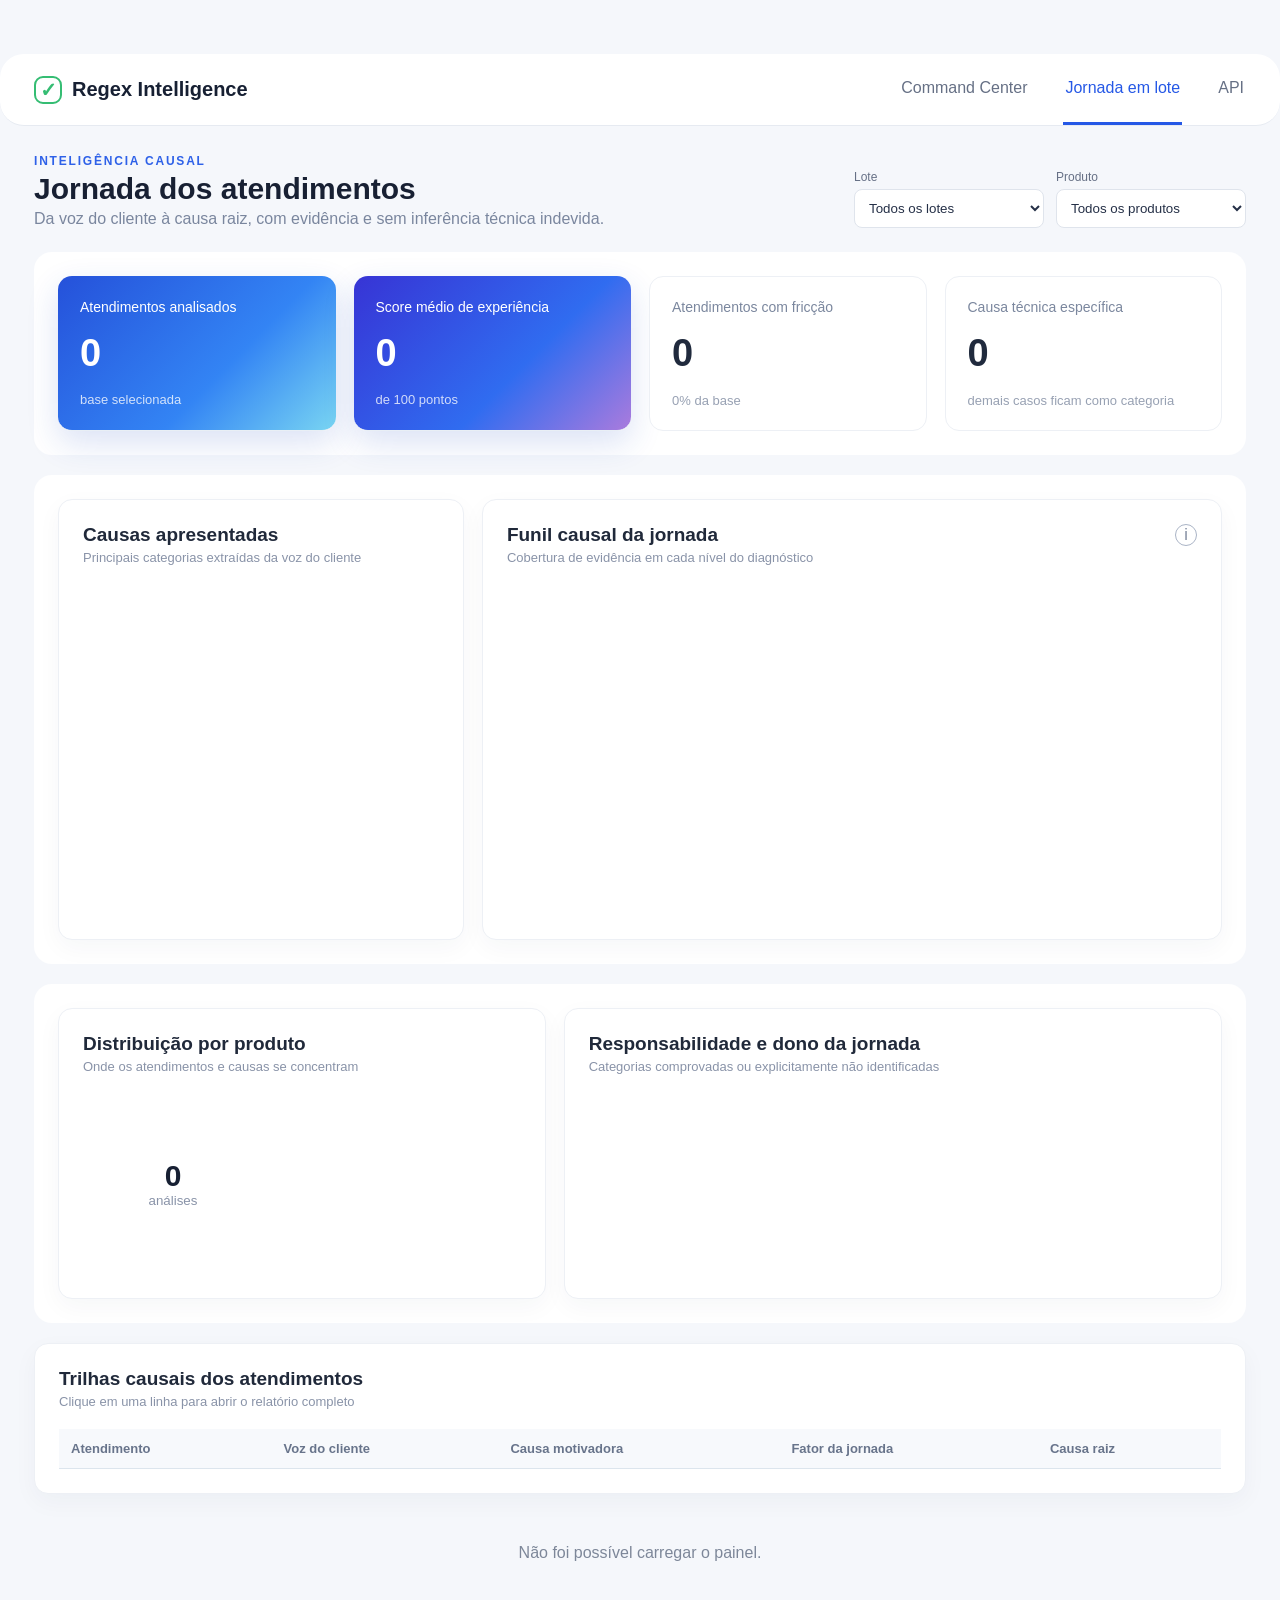
==== static/journey.html @ 2ea9ad9b "feat: adiciona monitoria governada por produto e política híbrida" ====
<!doctype html>
<html lang="pt-BR">
<head>
  <meta charset="utf-8">
  <meta name="viewport" content="width=device-width,initial-scale=1">
  <title>Jornada Causal — Regex Intelligence</title>
  <link rel="stylesheet" href="/static/style.css">
  <link rel="stylesheet" href="/static/journey.css">
  <link rel="stylesheet" href="/static/journey-fixes.css">
</head>
<body class="journey-body">
  <header class="app-topbar">
    <a class="brand" href="/"><span class="brand-mark">✓</span><span>Regex Intelligence</span></a>
    <nav aria-label="Navegação principal">
      <a href="/">Command Center</a>
      <a class="active" href="/journey">Jornada em lote</a>
      <a href="/docs">API</a>
    </nav>
  </header>
  <main class="journey-shell">
    <div class="journey-title-row">
      <div><p class="journey-kicker">INTELIGÊNCIA CAUSAL</p><h1>Jornada dos atendimentos</h1><p>Da voz do cliente à causa raiz, com evidência e sem inferência técnica indevida.</p></div>
      <div class="journey-filters">
        <label>Lote<select id="batch-filter"><option value="">Todos os lotes</option></select></label>
        <label>Produto<select id="product-filter"><option value="">Todos os produtos</option></select></label>
      </div>
    </div>

    <section class="journey-metrics" aria-label="Indicadores principais">
      <article class="gradient-card blue"><small>Atendimentos analisados</small><strong id="metric-total">0</strong><span>base selecionada</span></article>
      <article class="gradient-card violet"><small>Score médio de experiência</small><strong id="metric-experience">0</strong><span>de 100 pontos</span></article>
      <article class="metric-card"><small>Atendimentos com fricção</small><strong id="metric-friction">0</strong><span id="metric-friction-share">0% da base</span></article>
      <article class="metric-card"><small>Causa técnica específica</small><strong id="metric-root">0</strong><span>demais casos ficam como categoria</span></article>
    </section>

    <section class="journey-grid top-grid">
      <article class="panel cause-list-panel">
        <div class="panel-head"><div><h2>Causas apresentadas</h2><p>Principais categorias extraídas da voz do cliente</p></div></div>
        <div id="presented-list" class="rank-list"></div>
      </article>
      <article class="panel funnel-panel">
        <div class="panel-head"><div><h2>Funil causal da jornada</h2><p>Cobertura de evidência em cada nível do diagnóstico</p></div><span class="info-dot" aria-label="O funil não representa conversão comercial">i</span></div>
        <div class="funnel-layout"><svg id="funnel" role="img" aria-label="Funil causal"></svg><div id="funnel-legend" class="funnel-legend"></div></div>
      </article>
    </section>

    <section class="journey-grid lower-grid">
      <article class="panel"><div class="panel-head"><div><h2>Distribuição por produto</h2><p>Onde os atendimentos e causas se concentram</p></div></div><div class="donut-layout"><div id="product-donut" class="donut"><span id="donut-total">0</span><small>análises</small></div><div id="product-legend" class="donut-legend"></div></div></article>
      <article class="panel"><div class="panel-head"><div><h2>Responsabilidade e dono da jornada</h2><p>Categorias comprovadas ou explicitamente não identificadas</p></div></div><div id="responsibility-bars" class="bar-list"></div></article>
    </section>

    <section class="panel path-panel">
      <div class="panel-head"><div><h2>Trilhas causais dos atendimentos</h2><p>Clique em uma linha para abrir o relatório completo</p></div><span id="path-count"></span></div>
      <div class="path-table-wrap"><table class="path-table"><thead><tr><th>Atendimento</th><th>Voz do cliente</th><th>Causa motivadora</th><th>Fator da jornada</th><th>Causa raiz</th></tr></thead><tbody id="path-rows"></tbody></table></div>
    </section>
    <div id="journey-empty" class="empty-state" hidden>Nenhuma análise encontrada para os filtros selecionados.</div>
  </main>
  <script src="/static/journey.js"></script><script src="/static/governance-client.js"></script>
</body>
</html>
---- static/style.css ----
:root{font-family:Inter,Segoe UI,sans-serif;color:#102033;background:#f4f7fb;--navy:#102a43;--blue:#1769aa;--cyan:#16b8c4}*{box-sizing:border-box}body{margin:0}main{max-width:1240px;margin:auto;padding:36px 24px}header{padding:38px;border-radius:24px;color:white;background:linear-gradient(135deg,var(--navy),#174f75 65%,#128897)}h1{margin:.1em 0;font-size:clamp(2rem,5vw,4rem)}h2{color:var(--navy)}section{background:white;margin:20px 0;padding:24px;border-radius:18px;box-shadow:0 8px 30px #1232 0}button,a{border:0;border-radius:10px;padding:10px 16px;background:var(--blue);color:#fff;text-decoration:none;cursor:pointer}input{padding:12px;border:1px solid #ccd8e5;border-radius:10px;max-width:100%}article{display:flex;align-items:center;justify-content:space-between;gap:16px;padding:14px;border-bottom:1px solid #e9eff5}.eyebrow{letter-spacing:.18em;color:#7eeaf0}.eyebrow.dark{color:var(--blue);font-size:.75rem}.score{display:inline-flex;flex-direction:column;background:var(--navy);color:#fff;padding:18px 24px;border-radius:16px;margin-top:16px}.score strong{font-size:2rem}.table-wrap{overflow:auto}table{width:100%;border-collapse:collapse;font-size:.9rem}th{background:#eaf2f8;text-align:left;color:var(--navy)}th,td{padding:10px;border-bottom:1px solid #dce5ed;vertical-align:top}.divider{text-align:center;padding:30px;background:linear-gradient(90deg,#102a43,#147d88);color:white;border-radius:18px}.cards,.product-grid{display:grid;grid-template-columns:repeat(auto-fit,minmax(220px,1fr));gap:12px}.cards article,.product-grid article{display:flex;flex-direction:column;align-items:flex-start;background:#eef6fa;border:0;border-radius:12px}.cards strong,.product-grid strong{font-size:1.4rem;color:var(--blue)}pre{white-space:pre-wrap;max-height:360px;overflow:auto}details{margin-top:18px;border:1px solid #dce5ed;border-radius:12px;padding:12px}summary{cursor:pointer;font-weight:700;color:var(--blue)}
---- static/journey.css ----
.journey-body{background:#f5f7fb;color:#172033}.app-topbar{height:72px;background:#fff;border-bottom:1px solid #e6eaf1;display:flex;align-items:center;justify-content:space-between;padding:0 34px;position:sticky;top:0;z-index:10}.brand{display:flex;align-items:center;gap:10px;color:#172033;background:none;padding:0;font-size:20px;font-weight:700}.brand-mark{width:28px;height:28px;border:2px solid #35bd73;color:#35bd73;border-radius:9px;display:grid;place-items:center}.app-topbar nav{display:flex;align-self:stretch;gap:34px}.app-topbar nav a{background:none;color:#667085;border-radius:0;padding:25px 2px 20px;border-bottom:3px solid transparent}.app-topbar nav a.active{color:#2558e6;border-color:#2558e6}.journey-shell{max-width:1540px;padding:28px 34px 56px}.journey-title-row{display:flex;justify-content:space-between;gap:24px;align-items:flex-end;margin-bottom:24px}.journey-title-row h1{font-size:30px;margin:4px 0;color:#182033}.journey-title-row p{margin:0;color:#7a869e}.journey-kicker{font-size:12px!important;letter-spacing:.15em;color:#2e61e8!important;font-weight:700}.journey-filters{display:flex;gap:12px}.journey-filters label{font-size:12px;color:#667085;display:grid;gap:5px}.journey-filters select{min-width:190px;border:1px solid #dfe4ec;background:#fff;border-radius:8px;padding:10px;color:#253047}.journey-metrics{display:grid;grid-template-columns:repeat(4,1fr);gap:18px;margin-bottom:18px}.journey-metrics article{min-height:140px;border-radius:14px;padding:22px;display:flex;flex-direction:column;align-items:flex-start;justify-content:center}.journey-metrics small{font-size:14px}.journey-metrics strong{font-size:38px;line-height:1.2}.journey-metrics span{font-size:13px;opacity:.78}.gradient-card{color:#fff;box-shadow:0 12px 32px #1f4cc329}.gradient-card.blue{background:linear-gradient(135deg,#2551da,#3384f4 60%,#79d5f2)}.gradient-card.violet{background:linear-gradient(135deg,#3734d5,#306cf0 60%,#aa7bdd)}.metric-card{background:#fff;border:1px solid #edf0f5;color:#202a3d}.metric-card small,.metric-card span{color:#7b879e}.journey-grid{display:grid;gap:18px;margin-bottom:18px}.top-grid{grid-template-columns:minmax(330px,.85fr) minmax(560px,1.55fr)}.lower-grid{grid-template-columns:1fr 1.35fr}.panel{background:#fff;border:1px solid #edf0f5;border-radius:14px;padding:24px;box-shadow:0 8px 24px #23324d0a}.panel-head{display:flex;align-items:flex-start;justify-content:space-between;gap:18px;margin-bottom:20px}.panel-head h2{font-size:19px;margin:0 0 4px;color:#20293a}.panel-head p{font-size:13px;margin:0;color:#8993a8}.info-dot{width:22px;height:22px;border:1px solid #aab4c6;border-radius:50%;display:grid;place-items:center;color:#7d889d}.rank-list{display:grid;gap:12px}.rank-item{display:grid;grid-template-columns:34px 1fr auto;gap:12px;align-items:center;padding-bottom:12px;border-bottom:1px solid #edf0f5}.rank-number{width:30px;height:30px;border-radius:50%;background:#eef3ff;color:#3361e8;display:grid;place-items:center;font-weight:700}.rank-label{font-size:14px;color:#354056}.rank-meta{text-align:right}.rank-meta strong{display:block;font-size:15px}.rank-meta span{font-size:12px;color:#8993a8}.funnel-layout{display:grid;grid-template-columns:minmax(360px,1fr) 250px;gap:26px;align-items:center}.funnel-layout svg{width:100%;height:330px;overflow:visible}.funnel-piece{cursor:pointer;transition:filter .2s,transform .2s;transform-origin:center}.funnel-piece:hover{filter:brightness(1.06);transform:scale(1.01)}.funnel-label{fill:#fff;font-size:14px;font-weight:600;text-anchor:middle;pointer-events:none}.funnel-count{fill:#fff;font-size:12px;text-anchor:middle;pointer-events:none;opacity:.85}.funnel-legend{display:grid;gap:14px}.funnel-legend-item{display:grid;grid-template-columns:12px 1fr auto;gap:10px;align-items:start}.legend-dot{width:10px;height:10px;border-radius:50%;margin-top:4px}.funnel-legend-item strong{font-size:13px;font-weight:600}.funnel-legend-item small{display:block;color:#8792a6;font-size:12px}.donut-layout{display:grid;grid-template-columns:190px 1fr;gap:30px;align-items:center}.donut{width:180px;height:180px;border-radius:50%;display:flex;flex-direction:column;align-items:center;justify-content:center;position:relative}.donut:before{content:"";position:absolute;inset:29px;background:#fff;border-radius:50%}.donut span,.donut small{z-index:1}.donut span{font-size:30px;font-weight:700}.donut small{color:#8993a8}.donut-legend{display:grid;gap:10px}.donut-legend-item{display:grid;grid-template-columns:10px 1fr auto;gap:9px;align-items:center;font-size:13px}.bar-list{display:grid;gap:15px}.bar-row{display:grid;grid-template-columns:160px 1fr 56px;gap:12px;align-items:center}.bar-row label{font-size:13px}.bar-track{height:10px;background:#edf1f6;border-radius:10px;overflow:hidden}.bar-fill{height:100%;background:linear-gradient(90deg,#2f63eb,#33bfd3);border-radius:10px}.bar-value{text-align:right;font-size:13px;color:#657188}.path-table-wrap{overflow:auto}.path-table{width:100%;border-collapse:collapse;font-size:13px}.path-table th{text-align:left;padding:12px;background:#f7f9fc;color:#68748b;white-space:nowrap}.path-table td{padding:13px 12px;border-bottom:1px solid #edf0f5;vertical-align:top;max-width:270px}.path-table tr{cursor:pointer}.path-table tbody tr:hover{background:#f8faff}.voice-cell{font-style:italic;color:#46536a}.root-confidence{display:inline-block;margin-top:4px;font-size:11px;color:#6f7b91}.empty-state{text-align:center;padding:50px;color:#7d8799}.path-panel{margin-bottom:0}@media(max-width:1050px){.journey-metrics{grid-template-columns:repeat(2,1fr)}.top-grid,.lower-grid{grid-template-columns:1fr}.funnel-layout{grid-template-columns:1fr 220px}}@media(max-width:720px){.app-topbar{height:auto;padding:16px;align-items:flex-start;gap:14px}.app-topbar nav{gap:12px;flex-wrap:wrap}.app-topbar nav a{padding:5px}.journey-shell{padding:22px 14px}.journey-title-row{align-items:flex-start;flex-direction:column}.journey-filters{width:100%;flex-direction:column}.journey-filters label,.journey-filters select{width:100%}.journey-metrics{grid-template-columns:1fr}.funnel-layout,.donut-layout{grid-template-columns:1fr}.funnel-layout svg{height:300px}.bar-row{grid-template-columns:110px 1fr 44px}.app-topbar{position:static}}
---- static/journey-fixes.css ----
.panel { display: block; }
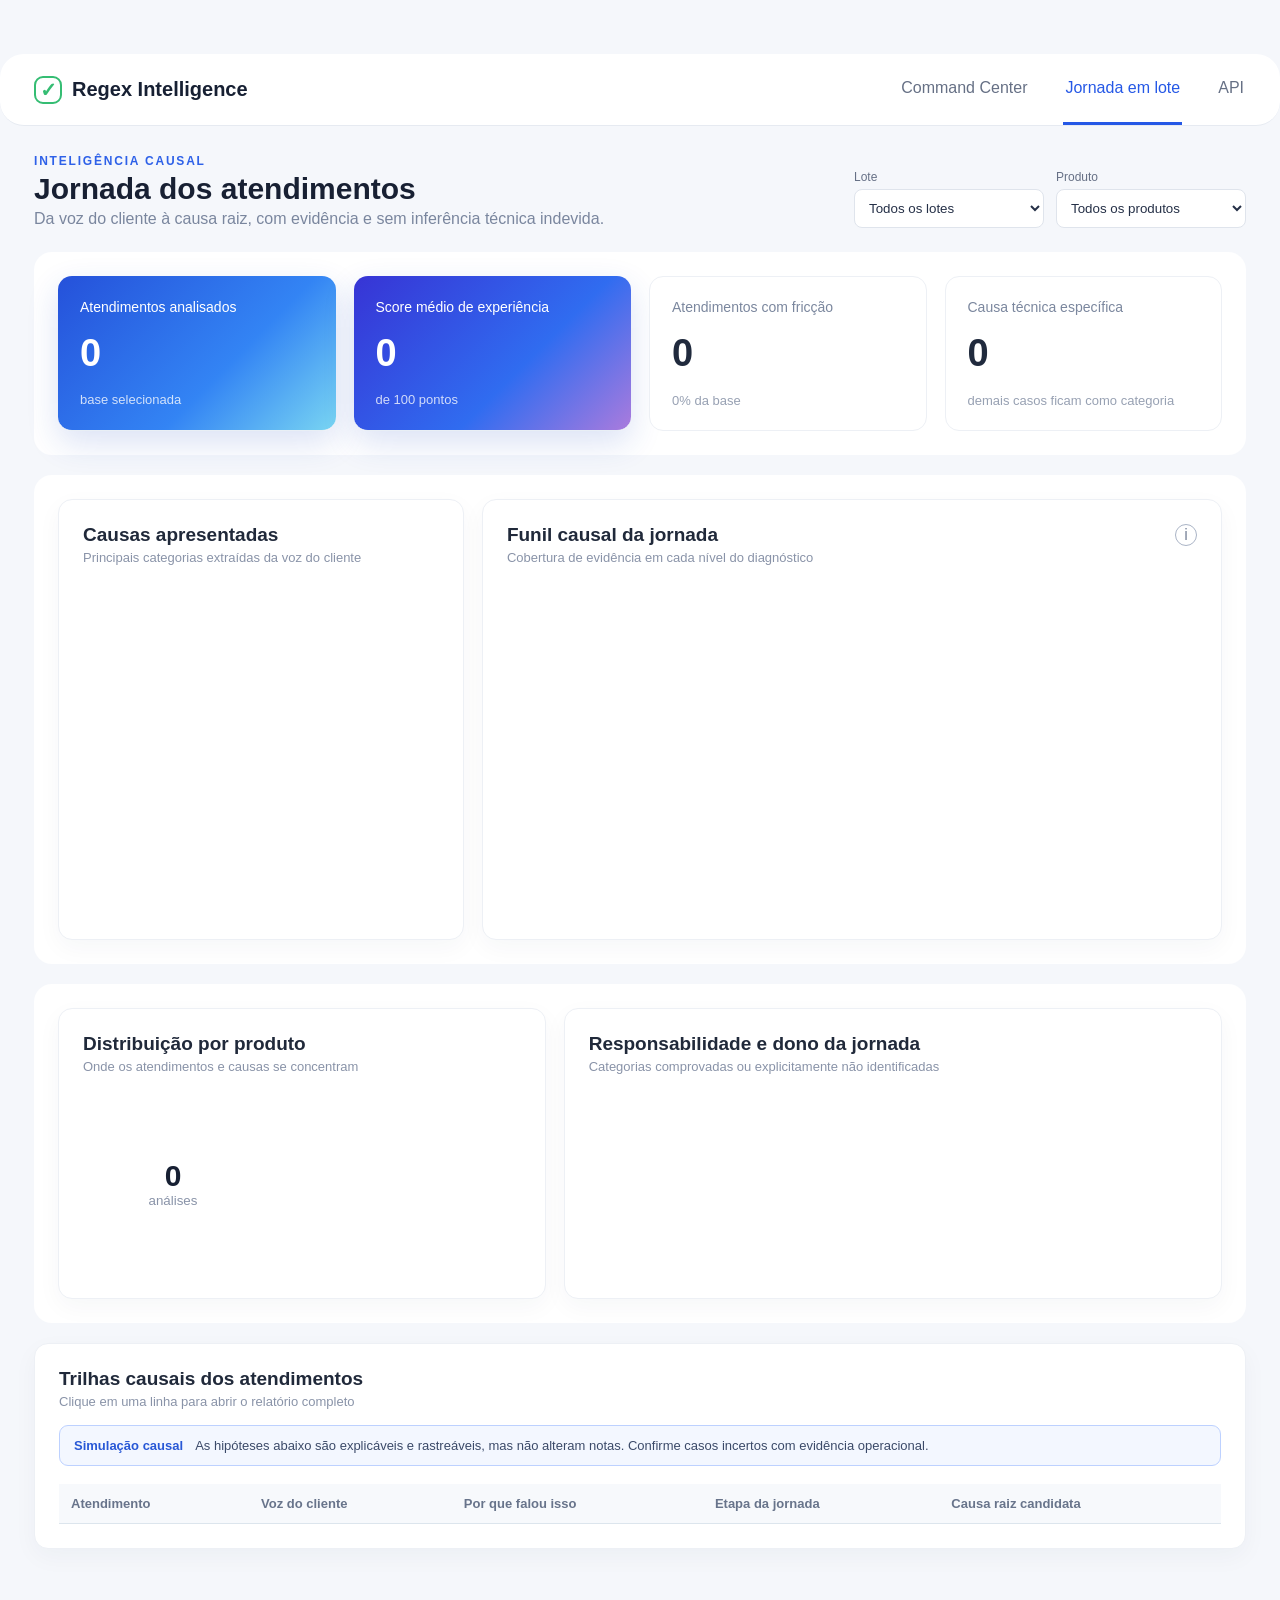
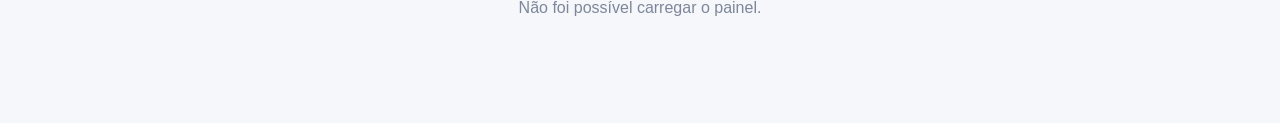
==== commit 104dc1f8: "feat: adiciona funil causal e manual de arquitetura" ====
--- a/static/journey.html
+++ b/static/journey.html
@@ -51,7 +51,8 @@
 
     <section class="panel path-panel">
       <div class="panel-head"><div><h2>Trilhas causais dos atendimentos</h2><p>Clique em uma linha para abrir o relatório completo</p></div><span id="path-count"></span></div>
-      <div class="path-table-wrap"><table class="path-table"><thead><tr><th>Atendimento</th><th>Voz do cliente</th><th>Causa motivadora</th><th>Fator da jornada</th><th>Causa raiz</th></tr></thead><tbody id="path-rows"></tbody></table></div>
+      <div class="causal-notice"><strong>Simulação causal</strong><span>As hipóteses abaixo são explicáveis e rastreáveis, mas não alteram notas. Confirme casos incertos com evidência operacional.</span></div>
+      <div class="path-table-wrap"><table class="path-table"><thead><tr><th>Atendimento</th><th>Voz do cliente</th><th>Por que falou isso</th><th>Etapa da jornada</th><th>Causa raiz candidata</th></tr></thead><tbody id="path-rows"></tbody></table></div>
     </section>
     <div id="journey-empty" class="empty-state" hidden>Nenhuma análise encontrada para os filtros selecionados.</div>
   </main>
--- a/static/journey-fixes.css
+++ b/static/journey-fixes.css
@@ -1,2 +1,2 @@
 .panel { display: block; }
-
+.causal-notice{display:flex;gap:12px;align-items:center;margin:-4px 0 18px;padding:12px 14px;border:1px solid #bdd1ff;background:#f3f7ff;border-radius:9px;color:#3b4a69;font-size:13px}.causal-notice strong{color:#2858d6;white-space:nowrap}
